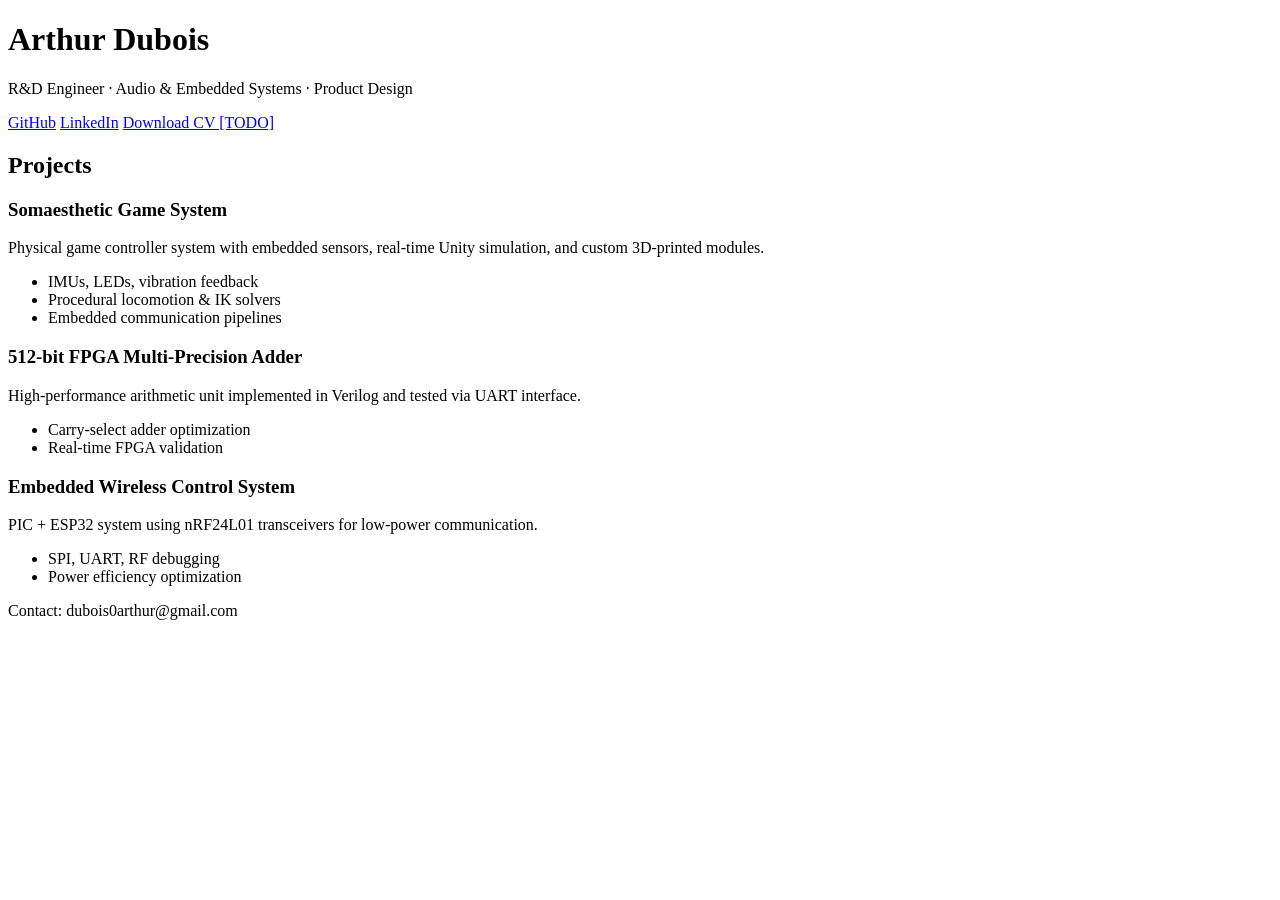
==== index.html @ e9b502e4 "first commit" ====
<!DOCTYPE html>
<html lang="en">
<head>
    <meta charset="UTF-8">
    <title>Arthur Dubois | Engineering Portfolio</title>
    <link rel="stylesheet" href="style.css">
</head>
<body>

<header>
    <h1>Arthur Dubois</h1>
    <p>R&D Engineer · Audio & Embedded Systems · Product Design</p>
    <div class="links">
        <a href="https://github.com/dubois0arthur">GitHub</a>
        <a href="https://www.linkedin.com/in/arthur-dubois-815956318/">LinkedIn</a>
        <a href="#">Download CV [TODO]</a>
    </div>
</header>

<section>
    <h2>Projects</h2>

    <div class="project">
        <h3>Somaesthetic Game System</h3>
        <p>Physical game controller system with embedded sensors, real-time Unity simulation, and custom 3D-printed modules.</p>
        <ul>
            <li>IMUs, LEDs, vibration feedback</li>
            <li>Procedural locomotion & IK solvers</li>
            <li>Embedded communication pipelines</li>
        </ul>
    </div>

    <div class="project">
        <h3>512-bit FPGA Multi-Precision Adder</h3>
        <p>High-performance arithmetic unit implemented in Verilog and tested via UART interface.</p>
        <ul>
            <li>Carry-select adder optimization</li>
            <li>Real-time FPGA validation</li>
        </ul>
    </div>

    <div class="project">
        <h3>Embedded Wireless Control System</h3>
        <p>PIC + ESP32 system using nRF24L01 transceivers for low-power communication.</p>
        <ul>
            <li>SPI, UART, RF debugging</li>
            <li>Power efficiency optimization</li>
        </ul>
    </div>

</section>

<footer>
    <p>Contact: dubois0arthur@gmail.com</p>
</footer>

</body>
</html>
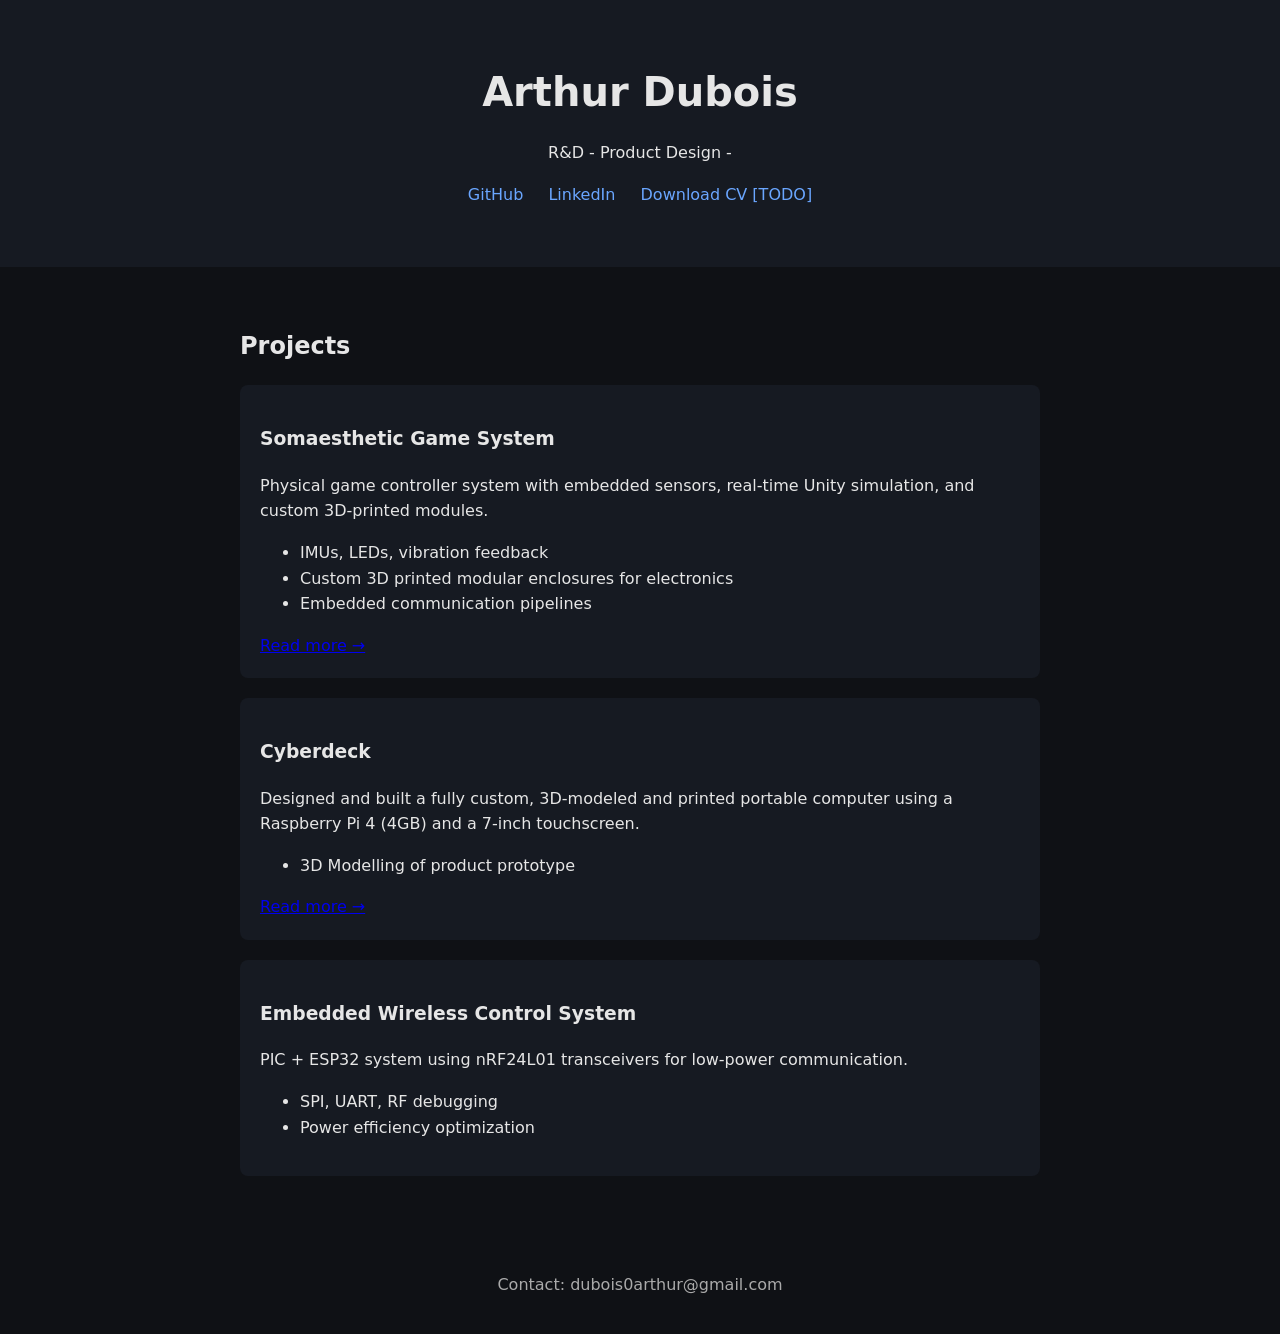
==== commit 12db7b4b: "projects initial" ====
--- a/index.html
+++ b/index.html
@@ -9,7 +9,7 @@
 
 <header>
     <h1>Arthur Dubois</h1>
-    <p>R&D Engineer · Audio & Embedded Systems · Product Design</p>
+    <p>R&D - Product Design - </p>
     <div class="links">
         <a href="https://github.com/dubois0arthur">GitHub</a>
         <a href="https://www.linkedin.com/in/arthur-dubois-815956318/">LinkedIn</a>
@@ -25,18 +25,19 @@
         <p>Physical game controller system with embedded sensors, real-time Unity simulation, and custom 3D-printed modules.</p>
         <ul>
             <li>IMUs, LEDs, vibration feedback</li>
-            <li>Procedural locomotion & IK solvers</li>
+            <li>Custom 3D printed modular enclosures for electronics</li>
             <li>Embedded communication pipelines</li>
         </ul>
+        <a href="projects/stick.html">Read more →</a>
     </div>
 
     <div class="project">
-        <h3>512-bit FPGA Multi-Precision Adder</h3>
-        <p>High-performance arithmetic unit implemented in Verilog and tested via UART interface.</p>
+        <h3>Cyberdeck</h3>
+        <p>Designed and built a fully custom, 3D-modeled and printed portable computer using a Raspberry Pi 4 (4GB) and a 7-inch touchscreen.</p>
         <ul>
-            <li>Carry-select adder optimization</li>
-            <li>Real-time FPGA validation</li>
+            <li>3D Modelling of product prototype</li>
         </ul>
+        <a href="projects/cyberdeck.html">Read more →</a>
     </div>
 
     <div class="project">
--- a/style.css
+++ b/style.css
@@ -0,0 +1,63 @@
+body {
+    font-family: system-ui, Arial, sans-serif;
+    margin: 0;
+    background: #0f1115;
+    color: #e6e6e6;
+    line-height: 1.6;
+}
+
+header {
+    padding: 60px 20px;
+    text-align: center;
+    background: #161a22;
+}
+
+h1 {
+    margin: 0;
+    font-size: 2.5em;
+}
+
+.links a {
+    margin: 0 10px;
+    color: #6aa6ff;
+    text-decoration: none;
+}
+
+section {
+    max-width: 800px;
+    margin: auto;
+    padding: 40px 20px;
+}
+
+.project {
+    background: #161a22;
+    padding: 20px;
+    margin-bottom: 20px;
+    border-radius: 8px;
+}
+
+footer {
+    text-align: center;
+    padding: 20px;
+    color: #aaa;
+}
+
+.media {
+  width: 100%;
+  max-width: 900px;
+  border-radius: 10px;
+  display: block;
+  margin: 16px 0;
+}
+
+.grid {
+  display: grid;
+  grid-template-columns: repeat(auto-fit, minmax(240px, 1fr));
+  gap: 12px;
+}
+
+.card {
+  background: #161a22;
+  padding: 16px;
+  border-radius: 10px;
+}
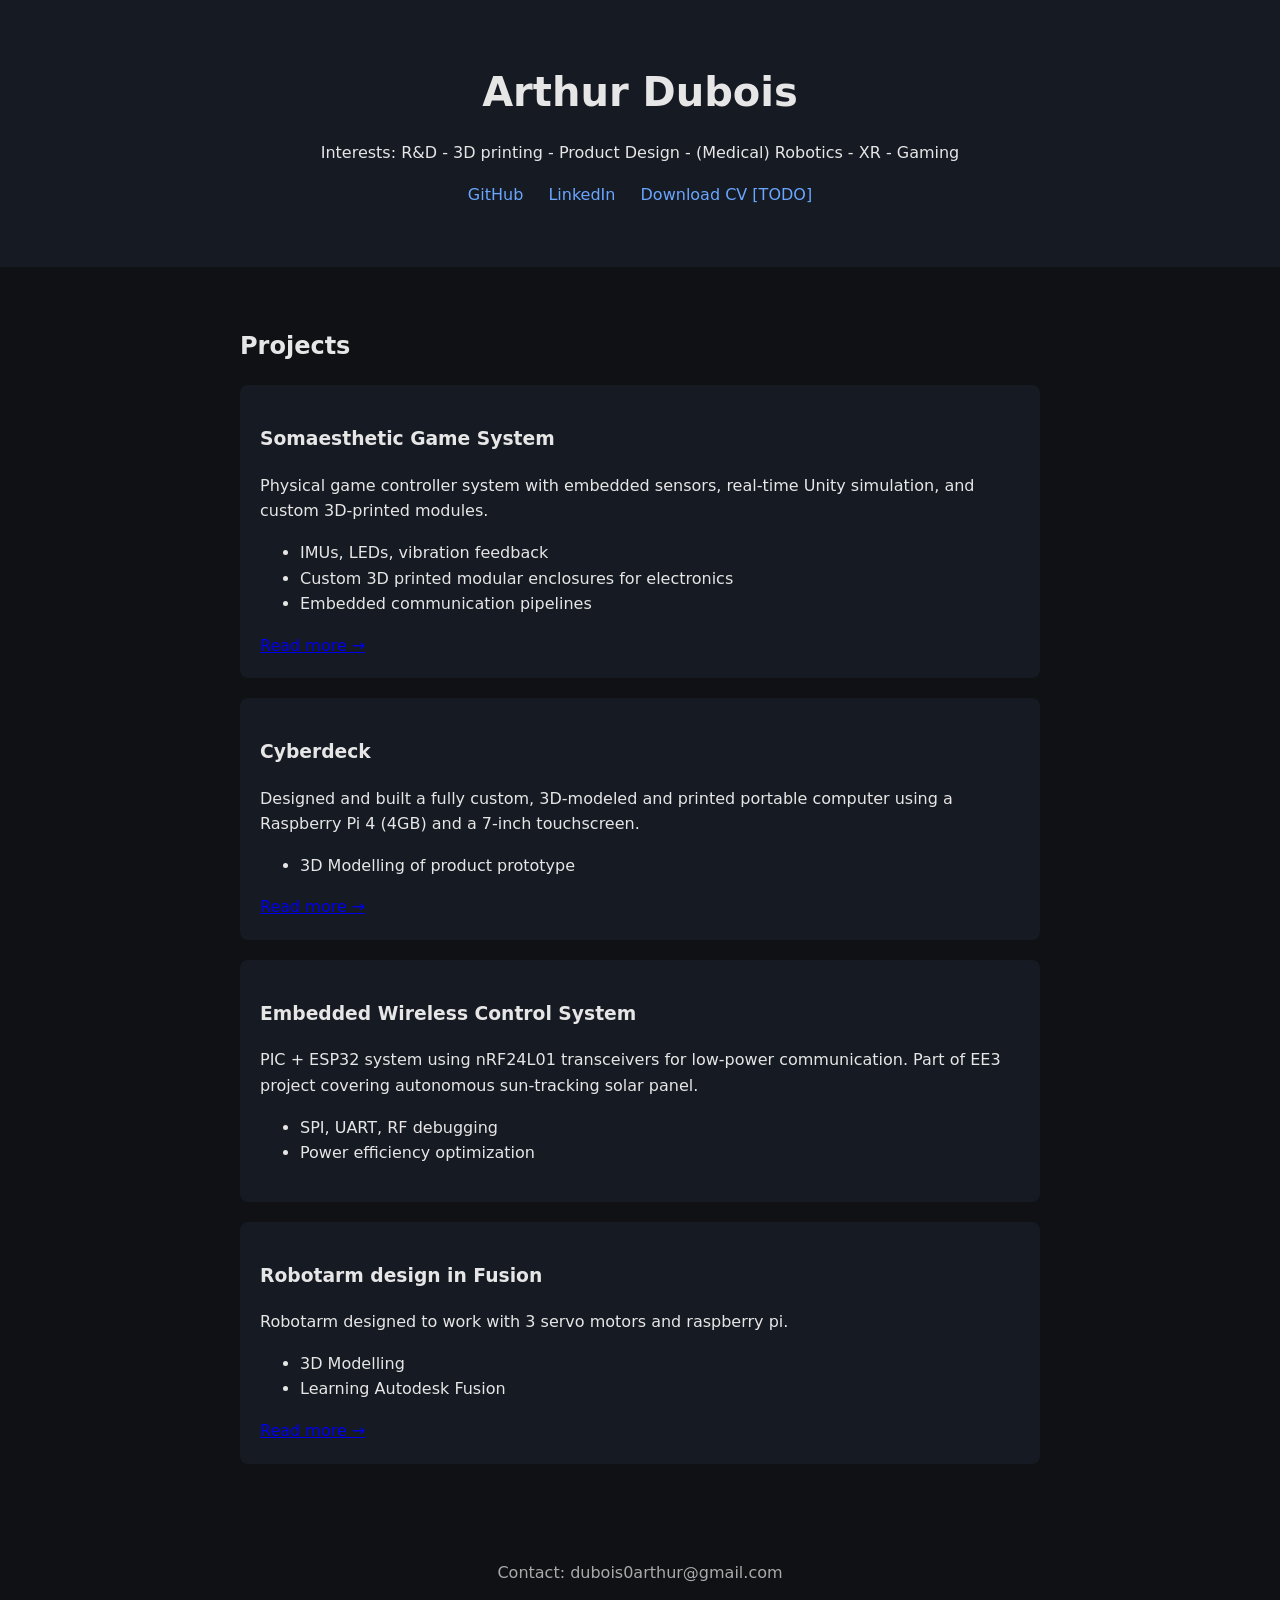
==== commit d7223840: "pictures and robotarm" ====
--- a/index.html
+++ b/index.html
@@ -9,7 +9,7 @@
 
 <header>
     <h1>Arthur Dubois</h1>
-    <p>R&D - Product Design - </p>
+    <p>Interests: R&D - 3D printing -  Product Design - (Medical) Robotics - XR - Gaming </p>
     <div class="links">
         <a href="https://github.com/dubois0arthur">GitHub</a>
         <a href="https://www.linkedin.com/in/arthur-dubois-815956318/">LinkedIn</a>
@@ -42,11 +42,21 @@
 
     <div class="project">
         <h3>Embedded Wireless Control System</h3>
-        <p>PIC + ESP32 system using nRF24L01 transceivers for low-power communication.</p>
+        <p>PIC + ESP32 system using nRF24L01 transceivers for low-power communication. Part of EE3 project covering autonomous sun-tracking solar panel.</p>
         <ul>
             <li>SPI, UART, RF debugging</li>
             <li>Power efficiency optimization</li>
         </ul>
+    </div>
+
+    <div class="project">
+        <h3>Robotarm design in Fusion</h3>
+        <p>Robotarm designed to work with 3 servo motors and raspberry pi.</p>
+        <ul>
+            <li>3D Modelling</li>
+            <li>Learning Autodesk Fusion</li>
+        </ul>
+        <a href="projects/robotarm.html">Read more →</a>
     </div>
 
 </section>
